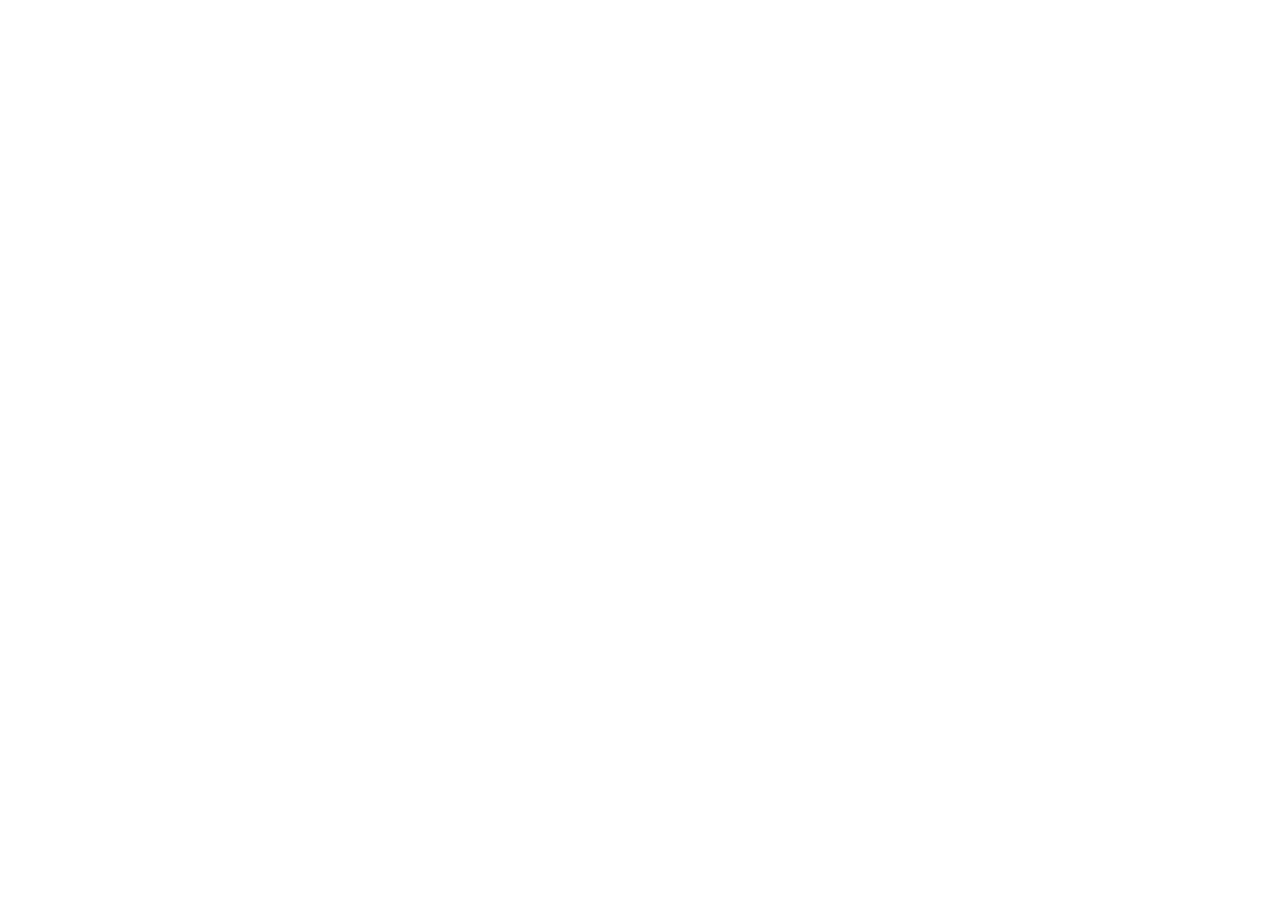
==== frontend-1-practice/index.html @ b95a8933 "Initial commit" ====
<!DOCTYPE html>
<html lang="ru">
  <head>
    <meta charset="UTF-8" />
    <meta name="viewport" content="width=device-width, initial-scale=1.0" />
    <title>Выбор даты и времени</title>
    <link rel="stylesheet" href="styles.css" />
  </head>
  <body>
    <!--
      ЗАДАНИЕ
      ========
      Сверстать страницу выбора даты и времени по своему макету.

      Пока это только вёрстка. Никакого JavaScript — ни кликов,
      ни переходов, ни выбора дня. Всё статично.

      Стили пишите в styles.css. Разметку — здесь.
    -->

    <div class="page">
      <!-- Начните отсюда. Разметьте шапку, основную область
           с календарём и слотами, подвал. -->
    </div>
  </body>
</html>
---- frontend-1-practice/styles.css ----
/* Стили страницы.
   Пишите здесь. */

* {
  margin: 0;
  padding: 0;
  box-sizing: border-box;
}

body {
  min-height: 100vh;
  font-family: sans-serif;
}
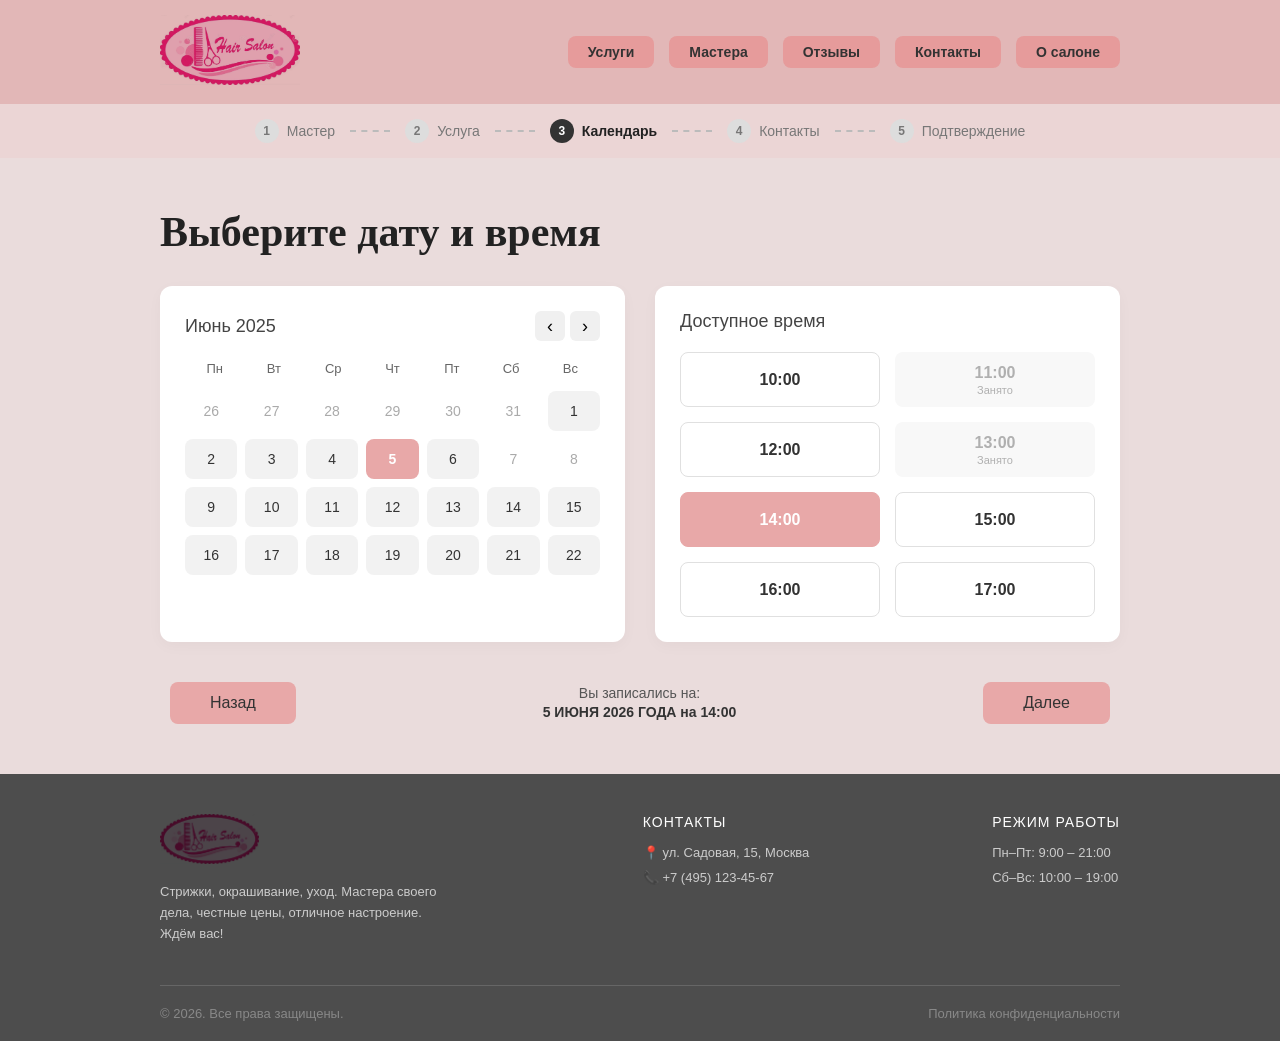
==== commit b4fadb81: "Задание 1. HTML/CSS" ====
--- a/frontend-1-practice/index.html
+++ b/frontend-1-practice/index.html
@@ -1,26 +1,166 @@
 <!DOCTYPE html>
 <html lang="ru">
-  <head>
-    <meta charset="UTF-8" />
-    <meta name="viewport" content="width=device-width, initial-scale=1.0" />
-    <title>Выбор даты и времени</title>
-    <link rel="stylesheet" href="styles.css" />
-  </head>
-  <body>
-    <!--
-      ЗАДАНИЕ
-      ========
-      Сверстать страницу выбора даты и времени по своему макету.
+<head>
+    <meta charset="UTF-8">
+    <meta name="viewport" content="width=device-width, initial-scale=1.0">
+    <title>Выбор даты и времени | Hair Salon</title>
+    <link rel="stylesheet" href="styles.css">
+</head>
+<body>
 
-      Пока это только вёрстка. Никакого JavaScript — ни кликов,
-      ни переходов, ни выбора дня. Всё статично.
+    <header class="header">
+        <div class="container header__container">
+            <a href="#" class="logo">
+                <img src="images/logo.jpg" alt="Hair Salon" class="logo__img">
+            </a>
+            <nav class="nav">
+                <a href="#" class="nav__link">Услуги</a>
+                <a href="#" class="nav__link">Мастера</a>
+                <a href="#" class="nav__link">Отзывы</a>
+                <a href="#" class="nav__link">Контакты</a>
+                <a href="#" class="nav__link">О салоне</a>
+            </nav>
+        </div>
+    </header>
 
-      Стили пишите в styles.css. Разметку — здесь.
-    -->
+    <div class="steps">
+        <div class="container steps__container">
+            <div class="step">
+                <span class="step__num">1</span>
+                <span class="step__name">Мастер</span>
+            </div>
+            <div class="step__line"></div>
+            <div class="step">
+                <span class="step__num">2</span>
+                <span class="step__name">Услуга</span>
+            </div>
+            <div class="step__line"></div>
+            <div class="step step--active">
+                <span class="step__num">3</span>
+                <span class="step__name">Календарь</span>
+            </div>
+            <div class="step__line"></div>
+            <div class="step">
+                <span class="step__num">4</span>
+                <span class="step__name">Контакты</span>
+            </div>
+            <div class="step__line"></div>
+            <div class="step">
+                <span class="step__num">5</span>
+                <span class="step__name">Подтверждение</span>
+            </div>
+        </div>
+    </div>
 
-    <div class="page">
-      <!-- Начните отсюда. Разметьте шапку, основную область
-           с календарём и слотами, подвал. -->
-    </div>
-  </body>
+    <main class="main">
+        <div class="container">
+            <h1 class="main__title">Выберите дату и время</h1>
+
+            <div class="picker">
+                <!-- Календарь -->
+                <section class="calendar">
+                    <div class="calendar__header">
+                        <span class="calendar__month">Июнь 2025</span>
+                        <div class="calendar__controls">
+                            <button class="calendar__btn" aria-label="Предыдущий месяц">‹</button>
+                            <button class="calendar__btn" aria-label="Следующий месяц">›</button>
+                        </div>
+                    </div>
+                    
+                    <div class="calendar__weekdays">
+                        <span>Пн</span><span>Вт</span><span>Ср</span><span>Чт</span><span>Пт</span><span>Сб</span><span>Вс</span>
+                    </div>
+
+                    <div class="calendar__days">
+                        <span class="day day--other">26</span>
+                        <span class="day day--other">27</span>
+                        <span class="day day--other">28</span>
+                        <span class="day day--other">29</span>
+                        <span class="day day--other">30</span>
+                        <span class="day day--other">31</span>
+                        <span class="day">1</span>
+
+                        <span class="day">2</span>
+                        <span class="day">3</span>
+                        <span class="day">4</span>
+                        <span class="day day--selected">5</span>
+                        <span class="day">6</span>
+                        <span class="day day--disabled">7</span>
+                        <span class="day day--disabled">8</span>
+
+                        <span class="day">9</span>
+                        <span class="day">10</span>
+                        <span class="day">11</span>
+                        <span class="day">12</span>
+                        <span class="day">13</span>
+                        <span class="day">14</span>
+                        <span class="day">15</span>
+
+                        <span class="day">16</span>
+                        <span class="day">17</span>
+                        <span class="day">18</span>
+                        <span class="day">19</span>
+                        <span class="day">20</span>
+                        <span class="day">21</span>
+                        <span class="day">22</span>
+                    </div>
+                </section>
+
+                <!-- Время -->
+                <section class="times">
+                    <h2 class="times__title">Доступное время</h2>
+                    <div class="times__grid">
+                        <button class="slot">10:00</button>
+                        <button class="slot slot--busy" disabled>
+                            11:00 <span class="slot__label">Занято</span>
+                        </button>
+                        <button class="slot">12:00</button>
+                        <button class="slot slot--busy" disabled>
+                            13:00 <span class="slot__label">Занято</span>
+                        </button>
+                        <button class="slot slot--selected">14:00</button>
+                        <button class="slot">15:00</button>
+                        <button class="slot">16:00</button>
+                        <button class="slot">17:00</button>
+                    </div>
+                </section>
+            </div>
+
+            <div class="actions">
+                <button class="btn">Назад</button>
+                <p class="actions__text">
+                    Вы записались на:<br>
+                    <span class="actions__date">5 ИЮНЯ 2026 ГОДА на 14:00</span>
+                </p>
+                <button class="btn">Далее</button>
+            </div>
+        </div>
+    </main>
+
+    <footer class="footer">
+        <div class="container">
+            <div class="footer__top">
+                <div class="footer__brand">
+                    <img src="images/logo.jpg" alt="Hair Salon" class="footer__logo">
+                    <p class="footer__desc">Стрижки, окрашивание, уход. Мастера своего дела, честные цены, отличное настроение. Ждём вас!</p>
+                </div>
+                <div class="footer__contacts">
+                    <h3 class="footer__title">Контакты</h3>
+                    <p>📍 ул. Садовая, 15, Москва</p>
+                    <p>📞 +7 (495) 123-45-67</p>
+                </div>
+                <div class="footer__hours">
+                    <h3 class="footer__title">Режим работы</h3>
+                    <p>Пн–Пт: 9:00 – 21:00</p>
+                    <p>Сб–Вс: 10:00 – 19:00</p>
+                </div>
+            </div>
+            <div class="footer__bottom">
+                <p>© 2026. Все права защищены.</p>
+                <a href="#" class="footer__link">Политика конфиденциальности</a>
+            </div>
+        </div>
+    </footer>
+
+</body>
 </html>
--- a/frontend-1-practice/styles.css
+++ b/frontend-1-practice/styles.css
@@ -1,13 +1,397 @@
-/* Стили страницы.
-   Пишите здесь. */
-
+/* Сброс стилей */
 * {
-  margin: 0;
-  padding: 0;
-  box-sizing: border-box;
+    box-sizing: border-box;
+    margin: 0;
+    padding: 0;
 }
 
 body {
-  min-height: 100vh;
-  font-family: sans-serif;
-}
+    font-family: 'Segoe UI', Tahoma, Geneva, Verdana, sans-serif;
+    color: #333;
+    background-color: #EADCDC; /* Фон страницы из макета */
+}
+
+/* Общий контейнер для выравнивания по центру */
+.container {
+    max-width: 1000px;
+    margin: 0 auto;
+    padding: 0 20px;
+}
+
+/* --- ШАПКА --- */
+.header {
+    background-color: #E2B7B7; /* Цвет шапки из макета */
+    padding: 15px 0;
+}
+
+.header__container {
+    display: flex;
+    justify-content: space-between;
+    align-items: center;
+}
+
+/* ЛОГОТИП В ШАПКЕ */
+.logo__img {
+    width: 140px; 
+    height: auto;
+    mix-blend-mode: multiply; /* Убирает белый фон */
+}
+
+.nav {
+    display: flex;
+    gap: 15px;
+}
+
+/* КНОПКИ В ШАПКЕ */
+.nav__link {
+    text-decoration: none;
+    color: #333;
+    background-color: #E69B9B; /* Цвет кнопок из макета */
+    padding: 8px 20px;
+    border-radius: 8px;
+    font-weight: 600;
+    font-size: 14px;
+    transition: background-color 0.2s;
+    cursor: pointer;
+}
+
+.nav__link:hover {
+    background-color: #f2b6b6; /* Чуть светлее при наведении */
+}
+
+/* --- ШАГИ --- */
+.steps {
+    background-color: #ebd5d5;
+    padding: 15px 0;
+}
+
+.steps__container {
+    display: flex;
+    justify-content: center;
+    align-items: center;
+    gap: 15px;
+}
+
+.step {
+    display: flex;
+    align-items: center;
+    gap: 8px;
+    font-size: 14px;
+    color: #777;
+}
+
+.step__num {
+    display: flex;
+    justify-content: center;
+    align-items: center;
+    width: 24px;
+    height: 24px;
+    background-color: #ddd;
+    border-radius: 50%;
+    font-size: 12px;
+    font-weight: bold;
+}
+
+.step--active {
+    color: #222;
+    font-weight: bold;
+}
+
+.step--active .step__num {
+    background-color: #333;
+    color: #fff;
+}
+
+.step__line {
+    width: 40px;
+    height: 2px;
+    border-bottom: 2px dashed #bbb;
+}
+
+/* --- ОСНОВНОЙ КОНТЕНТ --- */
+.main {
+    padding: 50px 0;
+    background-color: #EADCDC; /* Фон страницы из макета */
+}
+
+.main__title {
+    font-family: Georgia, 'Times New Roman', serif; 
+    font-size: 42px;
+    margin-bottom: 30px;
+    color: #222;
+}
+
+.picker {
+    display: flex;
+    gap: 30px;
+    margin-bottom: 40px;
+}
+
+/* --- КАЛЕНДАРЬ --- */
+.calendar {
+    background-color: #fff;
+    border-radius: 12px;
+    padding: 25px;
+    flex: 1; 
+    box-shadow: 0 4px 15px rgba(0,0,0,0.03);
+}
+
+.calendar__header {
+    display: flex;
+    justify-content: space-between;
+    align-items: center;
+    margin-bottom: 20px;
+}
+
+.calendar__month {
+    font-size: 18px;
+    color: #444;
+}
+
+.calendar__controls {
+    display: flex;
+    gap: 5px;
+}
+
+.calendar__btn {
+    width: 30px;
+    height: 30px;
+    background-color: #f0f0f0;
+    border: none;
+    border-radius: 6px;
+    cursor: pointer;
+    font-size: 18px;
+    display: flex;
+    justify-content: center;
+    align-items: center;
+    transition: background 0.2s;
+}
+
+.calendar__btn:hover {
+    background-color: #e0e0e0;
+}
+
+.calendar__weekdays {
+    display: grid;
+    grid-template-columns: repeat(7, 1fr);
+    text-align: center;
+    font-size: 13px;
+    color: #666;
+    margin-bottom: 15px;
+}
+
+.calendar__days {
+    display: grid;
+    grid-template-columns: repeat(7, 1fr);
+    gap: 8px;
+}
+
+.day {
+    display: flex;
+    justify-content: center;
+    align-items: center;
+    height: 40px;
+    background-color: #f2f2f2;
+    border-radius: 8px;
+    font-size: 14px;
+    cursor: pointer;
+    transition: 0.2s;
+}
+
+.day:hover {
+    background-color: #e4c4c4;
+}
+
+.day--other {
+    color: #aaa;
+    background-color: transparent;
+}
+
+.day--other:hover {
+    background-color: #f2f2f2;
+}
+
+.day--disabled {
+    color: #aaa;
+    background-color: transparent;
+    cursor: not-allowed;
+}
+
+.day--disabled:hover {
+    background-color: transparent;
+}
+
+.day--selected {
+    background-color: #e8a8a8;
+    color: #fff;
+    font-weight: bold;
+}
+
+.day--selected:hover {
+    background-color: #df9a9a;
+}
+
+/* --- ВРЕМЯ --- */
+.times {
+    background-color: #fff;
+    border-radius: 12px;
+    padding: 25px;
+    flex: 1;
+    box-shadow: 0 4px 15px rgba(0,0,0,0.03);
+}
+
+.times__title {
+    font-size: 18px;
+    color: #444;
+    font-weight: normal;
+    margin-bottom: 20px;
+}
+
+.times__grid {
+    display: grid;
+    grid-template-columns: repeat(2, 1fr);
+    gap: 15px;
+}
+
+.slot {
+    display: flex;
+    flex-direction: column;
+    align-items: center;
+    justify-content: center;
+    padding: 12px;
+    background-color: #fff;
+    border: 1px solid #e0e0e0;
+    border-radius: 8px;
+    font-size: 16px;
+    font-weight: bold;
+    color: #333;
+    cursor: pointer;
+    transition: 0.2s;
+    height: 55px;
+}
+
+.slot:hover:not(.slot--busy) {
+    border-color: #e8a8a8;
+    background-color: #fcf4f4;
+}
+
+.slot--busy {
+    background-color: #f8f8f8;
+    color: #b0b0b0;
+    border-color: transparent;
+    cursor: not-allowed;
+}
+
+.slot__label {
+    font-size: 11px;
+    font-weight: normal;
+    margin-top: 2px;
+}
+
+.slot--selected {
+    background-color: #e8a8a8;
+    color: #fff;
+    border-color: #e8a8a8;
+}
+
+.slot--selected:hover {
+    background-color: #df9a9a;
+}
+
+/* --- КНОПКИ ВНИЗУ --- */
+.actions {
+    display: flex;
+    justify-content: space-between;
+    align-items: center;
+    padding: 0 10px;
+}
+
+.btn {
+    background-color: #e8a8a8;
+    color: #333;
+    border: none;
+    border-radius: 8px;
+    padding: 12px 40px;
+    font-size: 16px;
+    cursor: pointer;
+    transition: 0.2s;
+}
+
+.btn:hover {
+    background-color: #df9a9a;
+}
+
+.actions__text {
+    text-align: center;
+    font-size: 14px;
+    color: #555;
+    line-height: 1.4;
+}
+
+.actions__date {
+    font-weight: bold;
+    color: #333;
+}
+
+/* --- ПОДВАЛ --- */
+.footer {
+    background-color: #4d4d4d;
+    color: #ccc;
+    padding: 40px 0 20px;
+    font-size: 13px;
+}
+
+.footer__top {
+    display: flex;
+    justify-content: space-between;
+    margin-bottom: 40px;
+    gap: 40px;
+}
+
+.footer__brand {
+    max-width: 300px;
+}
+
+/* ЛОГОТИП В ПОДВАЛЕ */
+.footer__logo {
+    height: 50px;
+    margin-bottom: 15px;
+    mix-blend-mode: multiply; /* Убирает белый фон */
+}
+
+.footer__desc {
+    line-height: 1.6;
+}
+
+.footer__title {
+    color: #fff;
+    font-size: 14px;
+    font-weight: normal;
+    margin-bottom: 15px;
+    text-transform: uppercase;
+    letter-spacing: 1px;
+}
+
+.footer__contacts p,
+.footer__hours p {
+    margin-bottom: 10px;
+}
+
+.footer__bottom {
+    display: flex;
+    justify-content: space-between;
+    border-top: 1px solid #666;
+    padding-top: 20px;
+    color: #888;
+}
+
+.footer__link {
+    color: #888;
+    text-decoration: none;
+    cursor: pointer;
+    transition: color 0.2s;
+}
+
+.footer__link:hover {
+    color: #fff;
+}
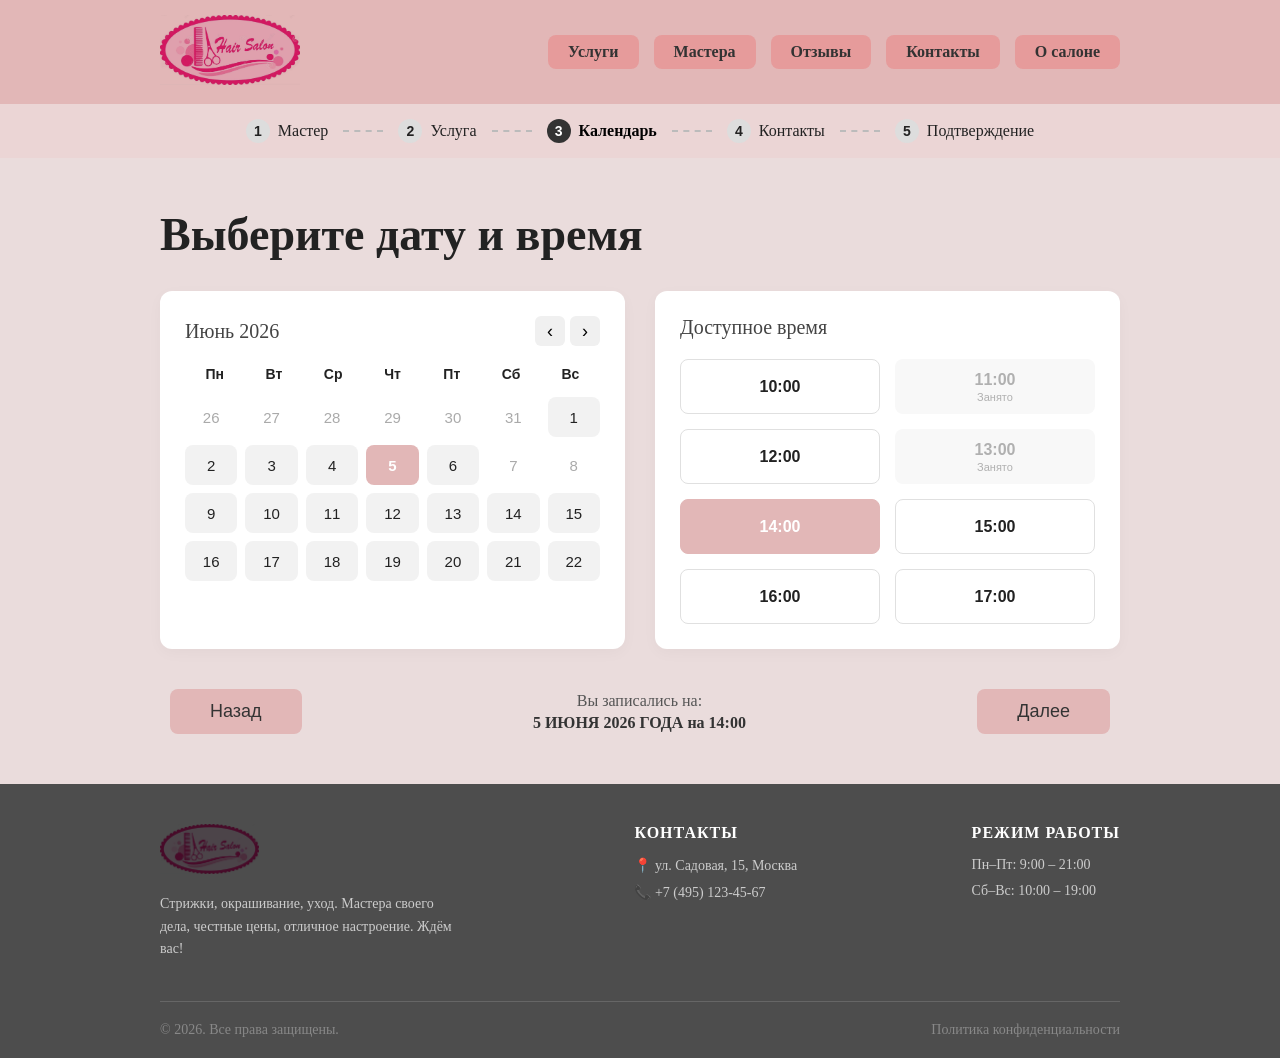
==== commit 0297d1d9: "Задание 1. HTML/CSS" ====
--- a/frontend-1-practice/index.html
+++ b/frontend-1-practice/index.html
@@ -60,7 +60,7 @@
                 <!-- Календарь -->
                 <section class="calendar">
                     <div class="calendar__header">
-                        <span class="calendar__month">Июнь 2025</span>
+                        <span class="calendar__month">Июнь 2026</span>
                         <div class="calendar__controls">
                             <button class="calendar__btn" aria-label="Предыдущий месяц">‹</button>
                             <button class="calendar__btn" aria-label="Следующий месяц">›</button>
@@ -106,7 +106,6 @@
                     </div>
                 </section>
 
-                <!-- Время -->
                 <section class="times">
                     <h2 class="times__title">Доступное время</h2>
                     <div class="times__grid">
--- a/frontend-1-practice/styles.css
+++ b/frontend-1-practice/styles.css
@@ -1,4 +1,10 @@
-/* Сброс стилей */
+@font-face {
+    font-family: 'Playfair Display';
+    src: url('images/PlayfairDisplay-Bold.ttf') format('truetype');
+    font-weight: 700;
+    font-style: normal;
+}
+
 * {
     box-sizing: border-box;
     margin: 0;
@@ -6,21 +12,19 @@
 }
 
 body {
-    font-family: 'Segoe UI', Tahoma, Geneva, Verdana, sans-serif;
+    font-family: 'Playfair Display', Georgia, 'Times New Roman', serif; 
     color: #333;
-    background-color: #EADCDC; /* Фон страницы из макета */
-}
-
-/* Общий контейнер для выравнивания по центру */
+    background-color: #EADCDC; 
+}
+
 .container {
     max-width: 1000px;
     margin: 0 auto;
     padding: 0 20px;
 }
 
-/* --- ШАПКА --- */
 .header {
-    background-color: #E2B7B7; /* Цвет шапки из макета */
+    background-color: #E2B7B7; 
     padding: 15px 0;
 }
 
@@ -30,11 +34,10 @@
     align-items: center;
 }
 
-/* ЛОГОТИП В ШАПКЕ */
 .logo__img {
     width: 140px; 
     height: auto;
-    mix-blend-mode: multiply; /* Убирает белый фон */
+    mix-blend-mode: multiply; 
 }
 
 .nav {
@@ -42,24 +45,22 @@
     gap: 15px;
 }
 
-/* КНОПКИ В ШАПКЕ */
 .nav__link {
     text-decoration: none;
     color: #333;
-    background-color: #E69B9B; /* Цвет кнопок из макета */
+    background-color: #E69B9B; 
     padding: 8px 20px;
     border-radius: 8px;
-    font-weight: 600;
-    font-size: 14px;
+    font-weight: 700;
+    font-size: 16px;
     transition: background-color 0.2s;
     cursor: pointer;
 }
 
 .nav__link:hover {
-    background-color: #f2b6b6; /* Чуть светлее при наведении */
-}
-
-/* --- ШАГИ --- */
+    background-color: #f2b6b6; 
+}
+
 .steps {
     background-color: #ebd5d5;
     padding: 15px 0;
@@ -76,11 +77,12 @@
     display: flex;
     align-items: center;
     gap: 8px;
-    font-size: 14px;
-    color: #777;
+    font-size: 16px;
+    color: #222; 
 }
 
 .step__num {
+    font-family: 'Segoe UI', Tahoma, Geneva, Verdana, sans-serif; /* Цифры в кружках без засечек */
     display: flex;
     justify-content: center;
     align-items: center;
@@ -88,13 +90,14 @@
     height: 24px;
     background-color: #ddd;
     border-radius: 50%;
-    font-size: 12px;
+    font-size: 14px;
     font-weight: bold;
+    color: #222;
 }
 
 .step--active {
-    color: #222;
-    font-weight: bold;
+    color: #000;
+    font-weight: 700;
 }
 
 .step--active .step__num {
@@ -108,17 +111,16 @@
     border-bottom: 2px dashed #bbb;
 }
 
-/* --- ОСНОВНОЙ КОНТЕНТ --- */
 .main {
     padding: 50px 0;
-    background-color: #EADCDC; /* Фон страницы из макета */
+    background-color: #EADCDC; 
 }
 
 .main__title {
-    font-family: Georgia, 'Times New Roman', serif; 
-    font-size: 42px;
+    font-size: 46px;
     margin-bottom: 30px;
     color: #222;
+    font-weight: 700;
 }
 
 .picker {
@@ -127,7 +129,6 @@
     margin-bottom: 40px;
 }
 
-/* --- КАЛЕНДАРЬ --- */
 .calendar {
     background-color: #fff;
     border-radius: 12px;
@@ -144,7 +145,7 @@
 }
 
 .calendar__month {
-    font-size: 18px;
+    font-size: 20px;
     color: #444;
 }
 
@@ -172,11 +173,13 @@
 }
 
 .calendar__weekdays {
+    font-family: 'Segoe UI', Tahoma, Geneva, Verdana, sans-serif; 
     display: grid;
     grid-template-columns: repeat(7, 1fr);
     text-align: center;
-    font-size: 13px;
-    color: #666;
+    font-size: 14px;
+    color: #222; 
+    font-weight: 600;
     margin-bottom: 15px;
 }
 
@@ -187,13 +190,16 @@
 }
 
 .day {
+    font-family: 'Segoe UI', Tahoma, Geneva, Verdana, sans-serif; 
     display: flex;
     justify-content: center;
     align-items: center;
     height: 40px;
     background-color: #f2f2f2;
     border-radius: 8px;
-    font-size: 14px;
+    font-size: 15px;
+    color: #222; 
+    font-weight: 500;
     cursor: pointer;
     transition: 0.2s;
 }
@@ -222,16 +228,15 @@
 }
 
 .day--selected {
-    background-color: #e8a8a8;
+    background-color: #E2B7B7; 
     color: #fff;
     font-weight: bold;
 }
 
 .day--selected:hover {
-    background-color: #df9a9a;
-}
-
-/* --- ВРЕМЯ --- */
+    background-color: #d1a5a5; 
+}
+
 .times {
     background-color: #fff;
     border-radius: 12px;
@@ -241,7 +246,7 @@
 }
 
 .times__title {
-    font-size: 18px;
+    font-size: 20px;
     color: #444;
     font-weight: normal;
     margin-bottom: 20px;
@@ -254,6 +259,7 @@
 }
 
 .slot {
+    font-family: 'Segoe UI', Tahoma, Geneva, Verdana, sans-serif; 
     display: flex;
     flex-direction: column;
     align-items: center;
@@ -264,7 +270,7 @@
     border-radius: 8px;
     font-size: 16px;
     font-weight: bold;
-    color: #333;
+    color: #222; 
     cursor: pointer;
     transition: 0.2s;
     height: 55px;
@@ -289,16 +295,15 @@
 }
 
 .slot--selected {
-    background-color: #e8a8a8;
+    background-color: #E2B7B7; 
     color: #fff;
-    border-color: #e8a8a8;
+    border-color: #E2B7B7;
 }
 
 .slot--selected:hover {
-    background-color: #df9a9a;
-}
-
-/* --- КНОПКИ ВНИЗУ --- */
+    background-color: #d1a5a5; 
+}
+
 .actions {
     display: flex;
     justify-content: space-between;
@@ -307,38 +312,38 @@
 }
 
 .btn {
-    background-color: #e8a8a8;
+    background-color: #E2B7B7; 
     color: #333;
     border: none;
     border-radius: 8px;
     padding: 12px 40px;
-    font-size: 16px;
+    font-size: 18px;
     cursor: pointer;
     transition: 0.2s;
+    /* Наследует Playfair Display от body */
 }
 
 .btn:hover {
-    background-color: #df9a9a;
+    background-color: #d1a5a5;
 }
 
 .actions__text {
     text-align: center;
-    font-size: 14px;
+    font-size: 16px;
     color: #555;
     line-height: 1.4;
 }
 
 .actions__date {
-    font-weight: bold;
+    font-weight: 700;
     color: #333;
 }
 
-/* --- ПОДВАЛ --- */
 .footer {
     background-color: #4d4d4d;
     color: #ccc;
     padding: 40px 0 20px;
-    font-size: 13px;
+    font-size: 14px;
 }
 
 .footer__top {
@@ -352,11 +357,10 @@
     max-width: 300px;
 }
 
-/* ЛОГОТИП В ПОДВАЛЕ */
 .footer__logo {
     height: 50px;
     margin-bottom: 15px;
-    mix-blend-mode: multiply; /* Убирает белый фон */
+    mix-blend-mode: multiply; 
 }
 
 .footer__desc {
@@ -365,8 +369,8 @@
 
 .footer__title {
     color: #fff;
-    font-size: 14px;
-    font-weight: normal;
+    font-size: 16px;
+    font-weight: 700;
     margin-bottom: 15px;
     text-transform: uppercase;
     letter-spacing: 1px;
